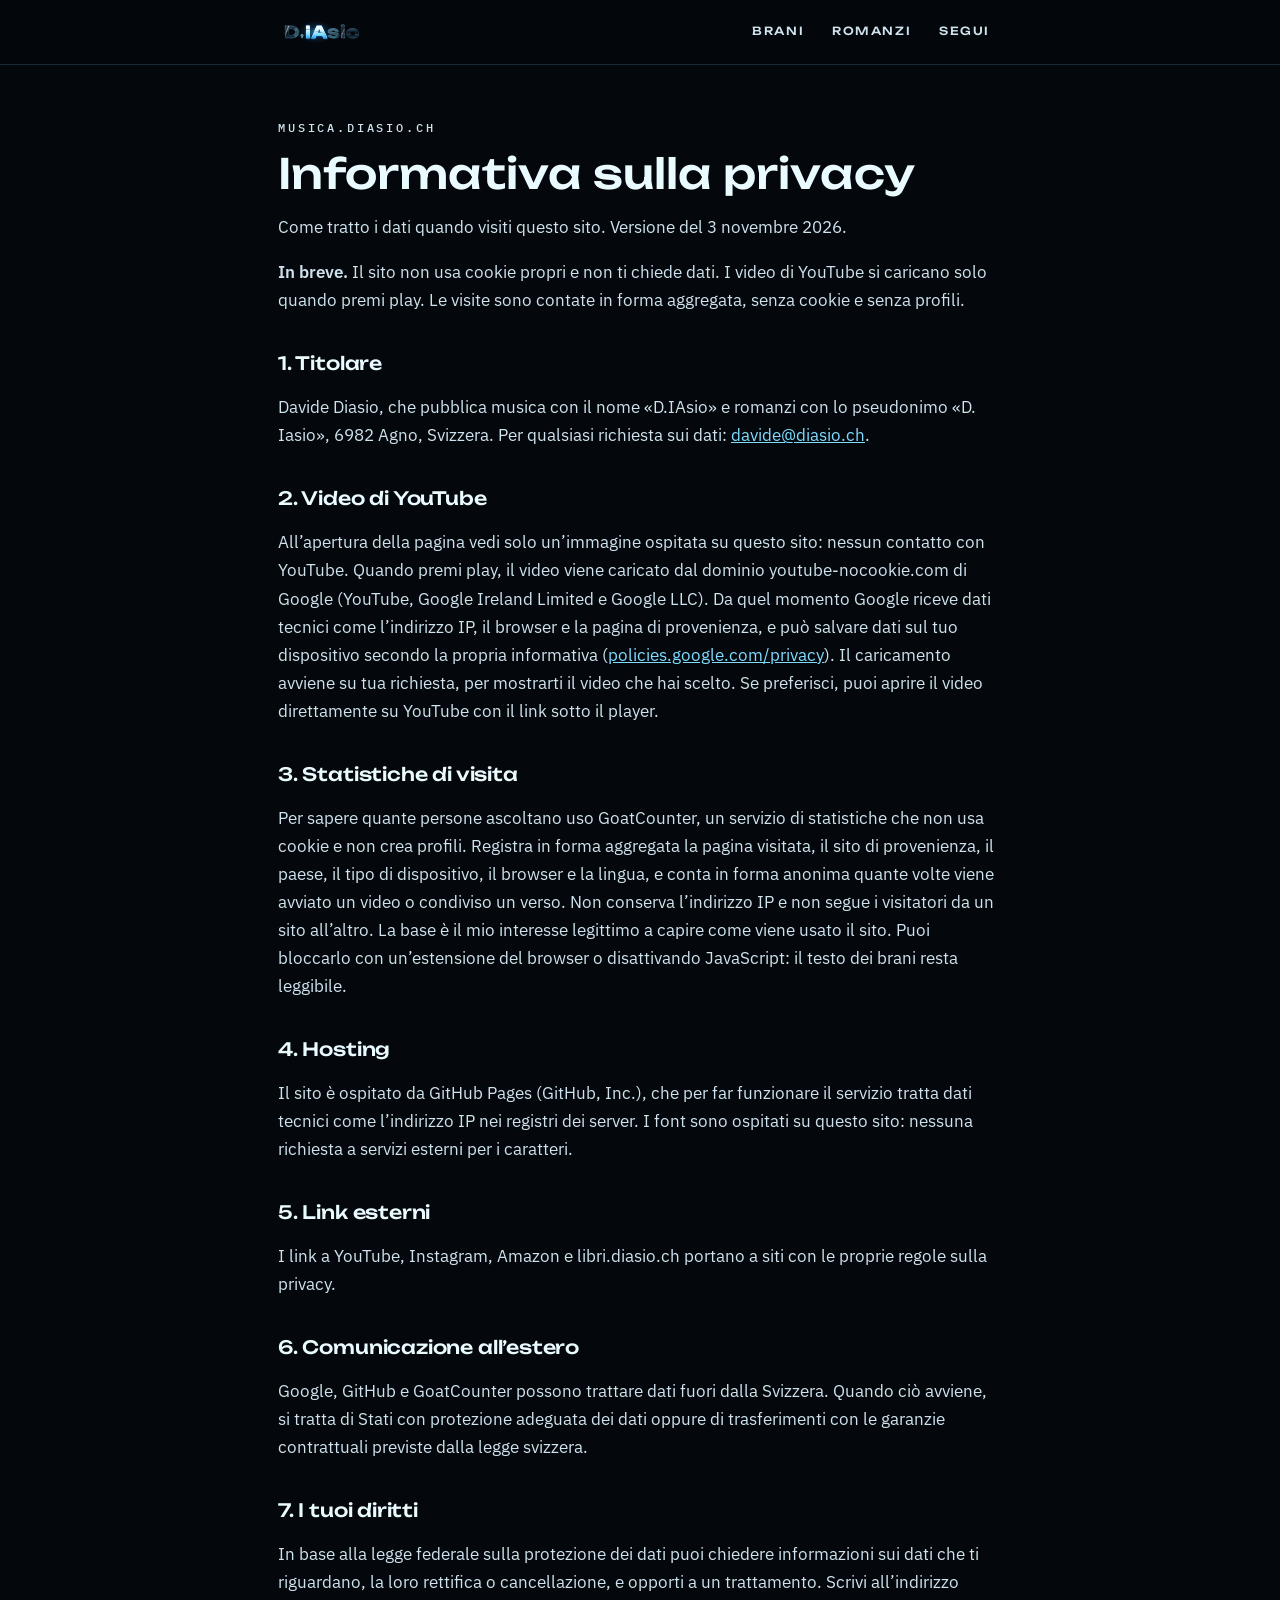
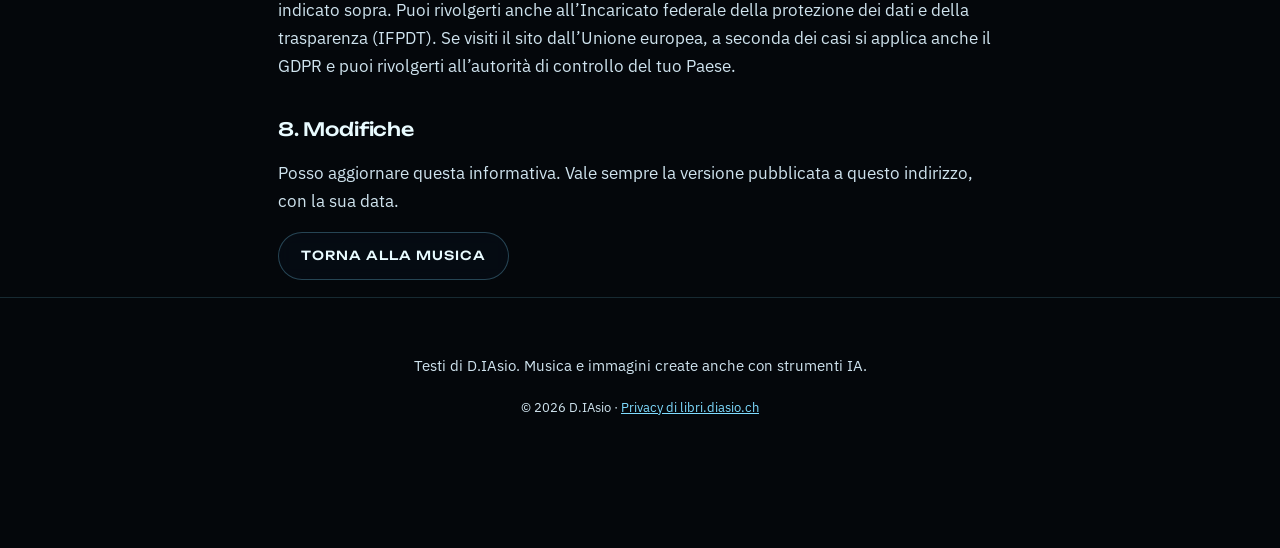
==== privacy/index.html @ 16248c8b "musica.diasio.ch: pagina artista D.IAsio con sala d'ascolto, testo sincronizzato e mappa dei brani C" ====
<!DOCTYPE html>
<html lang="it">
<head>
<meta charset="utf-8">
<meta name="viewport" content="width=device-width, initial-scale=1, viewport-fit=cover">
<title>Privacy · D.IAsio music</title>
<meta name="description" content="Come musica.diasio.ch tratta i dati: video di YouTube caricati solo al clic, statistiche senza cookie.">
<link rel="canonical" href="https://musica.diasio.ch/privacy/">
<meta http-equiv="Content-Security-Policy" content="default-src 'self'; img-src 'self' data:; style-src 'self' 'unsafe-inline'; script-src 'self'; font-src 'self'; base-uri 'self'; form-action 'self'">
<meta name="referrer" content="strict-origin-when-cross-origin">
<meta name="theme-color" content="#04070b">
<meta name="color-scheme" content="dark">
<link rel="icon" href="/favicon.png" type="image/png">
<link rel="stylesheet" href="/css/site.css?v=20261103a">
</head>
<body class="pagina">
<a class="skip" href="#contenuto">Vai al contenuto</a>
<header class="top scuro">
<div class="wrap">
<a class="top-logo" href="/" aria-label="D.IAsio, pagina iniziale"><img src="/img/diasio-logo.svg" width="4000" height="1198" alt=""></a>
<nav class="top-nav" aria-label="Principale"><a href="/#brani">Brani</a><a href="/#romanzi">Romanzi</a><a href="/#segui">Segui</a></nav>
</div>
</header>
<main id="contenuto">
<div class="wrap">
<p class="kicker">musica.diasio.ch</p>
<h1>Informativa sulla privacy</h1>
<p>Come tratto i dati quando visiti questo sito. Versione del 3 novembre 2026.</p>
<p><strong>In breve.</strong> Il sito non usa cookie propri e non ti chiede dati. I video di YouTube si caricano solo quando premi play. Le visite sono contate in forma aggregata, senza cookie e senza profili.</p>

<h2>1. Titolare</h2>
<p>Davide Diasio, che pubblica musica con il nome «D.IAsio» e romanzi con lo pseudonimo «D. Iasio», 6982 Agno, Svizzera. Per qualsiasi richiesta sui dati: <a href="mailto:davide@diasio.ch">davide@diasio.ch</a>.</p>

<h2>2. Video di YouTube</h2>
<p>All’apertura della pagina vedi solo un’immagine ospitata su questo sito: nessun contatto con YouTube. Quando premi play, il video viene caricato dal dominio youtube-nocookie.com di Google (YouTube, Google Ireland Limited e Google LLC). Da quel momento Google riceve dati tecnici come l’indirizzo IP, il browser e la pagina di provenienza, e può salvare dati sul tuo dispositivo secondo la propria informativa (<a href="https://policies.google.com/privacy" rel="noopener">policies.google.com/privacy</a>). Il caricamento avviene su tua richiesta, per mostrarti il video che hai scelto. Se preferisci, puoi aprire il video direttamente su YouTube con il link sotto il player.</p>

<h2>3. Statistiche di visita</h2>
<p>Per sapere quante persone ascoltano uso GoatCounter, un servizio di statistiche che non usa cookie e non crea profili. Registra in forma aggregata la pagina visitata, il sito di provenienza, il paese, il tipo di dispositivo, il browser e la lingua, e conta in forma anonima quante volte viene avviato un video o condiviso un verso. Non conserva l’indirizzo IP e non segue i visitatori da un sito all’altro. La base è il mio interesse legittimo a capire come viene usato il sito. Puoi bloccarlo con un’estensione del browser o disattivando JavaScript: il testo dei brani resta leggibile.</p>

<h2>4. Hosting</h2>
<p>Il sito è ospitato da GitHub Pages (GitHub, Inc.), che per far funzionare il servizio tratta dati tecnici come l’indirizzo IP nei registri dei server. I font sono ospitati su questo sito: nessuna richiesta a servizi esterni per i caratteri.</p>

<h2>5. Link esterni</h2>
<p>I link a YouTube, Instagram, Amazon e libri.diasio.ch portano a siti con le proprie regole sulla privacy.</p>

<h2>6. Comunicazione all’estero</h2>
<p>Google, GitHub e GoatCounter possono trattare dati fuori dalla Svizzera. Quando ciò avviene, si tratta di Stati con protezione adeguata dei dati oppure di trasferimenti con le garanzie contrattuali previste dalla legge svizzera.</p>

<h2>7. I tuoi diritti</h2>
<p>In base alla legge federale sulla protezione dei dati puoi chiedere informazioni sui dati che ti riguardano, la loro rettifica o cancellazione, e opporti a un trattamento. Scrivi all’indirizzo indicato sopra. Puoi rivolgerti anche all’Incaricato federale della protezione dei dati e della trasparenza (IFPDT). Se visiti il sito dall’Unione europea, a seconda dei casi si applica anche il GDPR e puoi rivolgerti all’autorità di controllo del tuo Paese.</p>

<h2>8. Modifiche</h2>
<p>Posso aggiornare questa informativa. Vale sempre la versione pubblicata a questo indirizzo, con la sua data.</p>
<p><a class="btn" href="/">Torna alla musica</a></p>
</div>
</main>
<footer class="piede">
<div class="wrap">
<p class="piede-ia">Testi di D.IAsio. Musica e immagini create anche con strumenti IA.</p>
<p class="piede-c">© 2026 D.IAsio · <a href="https://libri.diasio.ch/privacy/" rel="noopener">Privacy di libri.diasio.ch</a></p>
</div>
</footer>
</body>
</html>
---- css/site.css ----
/* musica.diasio.ch · D.IAsio
   Colori del marchio: nero #04070B, azzurro ghiaccio #7FDCFF, azzurro profondo #1E9BFF, bianco ghiaccio #E9FBFF */

@font-face{font-family:"Unbounded";font-weight:300;font-display:swap;src:url(/fonts/unbounded-latin-300-normal.woff2) format("woff2")}
@font-face{font-family:"Unbounded";font-weight:500;font-display:swap;src:url(/fonts/unbounded-latin-500-normal.woff2) format("woff2")}
@font-face{font-family:"Unbounded";font-weight:700;font-display:swap;src:url(/fonts/unbounded-latin-700-normal.woff2) format("woff2")}
@font-face{font-family:"Plex";font-weight:400;font-display:swap;src:url(/fonts/ibm-plex-sans-latin-400-normal.woff2) format("woff2")}
@font-face{font-family:"Plex";font-weight:400;font-style:italic;font-display:swap;src:url(/fonts/ibm-plex-sans-latin-400-italic.woff2) format("woff2")}
@font-face{font-family:"Plex";font-weight:600;font-display:swap;src:url(/fonts/ibm-plex-sans-latin-600-normal.woff2) format("woff2")}
@font-face{font-family:"Plex Mono";font-weight:400;font-display:swap;src:url(/fonts/ibm-plex-mono-latin-400-normal.woff2) format("woff2")}
@font-face{font-family:"Plex Mono";font-weight:500;font-display:swap;src:url(/fonts/ibm-plex-mono-latin-500-normal.woff2) format("woff2")}
@font-face{font-family:"Cormorant";font-weight:500;font-style:italic;font-display:swap;src:url(/fonts/cormorant-garamond-latin-500-italic.woff2) format("woff2")}
@font-face{font-family:"Cormorant";font-weight:600;font-style:italic;font-display:swap;src:url(/fonts/cormorant-garamond-latin-600-italic.woff2) format("woff2")}
@font-face{font-family:"Cormorant";font-weight:500;font-display:swap;src:url(/fonts/cormorant-garamond-latin-500-normal.woff2) format("woff2")}
@font-face{font-family:"Cormorant";font-weight:600;font-display:swap;src:url(/fonts/cormorant-garamond-latin-600-normal.woff2) format("woff2")}
@font-face{font-family:"Oswald";font-weight:300;font-display:swap;src:url(/fonts/oswald-latin-300-normal.woff2) format("woff2")}
@font-face{font-family:"Oswald";font-weight:500;font-display:swap;src:url(/fonts/oswald-latin-500-normal.woff2) format("woff2")}
@font-face{font-family:"Anton";font-weight:400;font-display:swap;src:url(/fonts/anton-latin-400-normal.woff2) format("woff2")}
@font-face{font-family:"Fraktur";font-weight:400;font-display:swap;src:url(/fonts/unifrakturmaguntia-latin-400-normal.woff2) format("woff2")}

:root{
  color-scheme:dark;
  --ink:#04070b;--ink-2:#08101a;--panel:rgba(14,26,38,.62);--panel-solid:#0b1520;
  --ice:#7fdcff;--deep:#1e9bff;--snow:#e9fbff;--text:#cfe3ee;--mute:#8aa2b3;--faint:#5b7182;
  --line:rgba(127,220,255,.16);--line-2:rgba(127,220,255,.28);
  --acc:var(--ice);--acc-2:var(--deep);--glow:rgba(127,220,255,.35);
  --display:"Unbounded",system-ui,sans-serif;--body:"Plex",system-ui,-apple-system,"Segoe UI",sans-serif;
  --mono:"Plex Mono",ui-monospace,Menlo,Consolas,monospace;--serif:"Cormorant",Georgia,serif;
  --r:16px;--wrap:1180px;--pad:28px;
}
*,*::before,*::after{box-sizing:border-box}
html{scroll-behavior:smooth;-webkit-text-size-adjust:100%;scroll-padding-top:72px}
body{margin:0;background:var(--ink);color:var(--text);font:400 17px/1.65 var(--body);overflow-x:hidden;-webkit-font-smoothing:antialiased}
img,svg{display:block;max-width:100%}
a{color:var(--ice)}
button{font:inherit;color:inherit}
:focus-visible{outline:2px solid var(--ice);outline-offset:3px;border-radius:6px}
.wrap{width:100%;max-width:var(--wrap);margin:0 auto;padding:0 var(--pad)}
.sr{position:absolute;width:1px;height:1px;overflow:hidden;clip:rect(0 0 0 0);white-space:nowrap}
.skip{position:absolute;left:12px;top:-60px;z-index:50;background:var(--snow);color:var(--ink);padding:10px 14px;border-radius:8px;text-decoration:none;font-weight:600}
.skip:focus{top:12px}
h1,h2,h3{margin:0;font-weight:500;line-height:1.1;color:var(--snow)}
h2{font:500 clamp(1.7rem,3.6vw,2.7rem)/1.08 var(--display);letter-spacing:-.01em}
.kicker{font:500 .74rem/1.4 var(--mono);letter-spacing:.24em;text-transform:uppercase;color:var(--acc);margin:0 0 14px}
.lead{font-size:1.12rem;color:var(--text);max-width:62ch;margin:18px 0 0}

/* Pulsanti */
.btn-row{display:flex;flex-wrap:wrap;gap:12px;margin-top:30px}
.btn{display:inline-flex;align-items:center;justify-content:center;gap:10px;min-height:48px;padding:12px 22px;border:1px solid var(--line-2);border-radius:999px;background:rgba(8,16,26,.55);color:var(--snow);text-decoration:none;font:500 .78rem/1.2 var(--display);letter-spacing:.08em;text-transform:uppercase;cursor:pointer;backdrop-filter:blur(8px);-webkit-backdrop-filter:blur(8px);transition:transform .2s,border-color .2s,background .2s,box-shadow .2s;touch-action:manipulation}
.btn.primario{background:linear-gradient(180deg,#bff0ff,var(--ice) 45%,#3fb6f5);color:#03121d;border-color:transparent;box-shadow:0 0 0 1px rgba(255,255,255,.25) inset,0 10px 40px -8px rgba(127,220,255,.55)}
.btn.piccolo{min-height:40px;padding:8px 16px;font-size:.66rem}
@media (hover:hover){.btn:hover{transform:translateY(-2px);border-color:var(--acc);box-shadow:0 10px 30px -10px var(--glow)}}
.btn[aria-pressed="false"]{color:var(--mute);border-style:dashed}

/* Testata */
.top{position:fixed;inset:0 0 auto;z-index:20;transition:background .3s,border-color .3s,backdrop-filter .3s;border-bottom:1px solid transparent}
.top.scuro{background:rgba(4,7,11,.78);backdrop-filter:blur(14px) saturate(1.2);-webkit-backdrop-filter:blur(14px) saturate(1.2);border-bottom-color:var(--line)}
.top .wrap{display:flex;align-items:center;justify-content:space-between;min-height:64px}
.top-logo img{height:26px;width:auto}
.top-logo{opacity:0;transform:translateY(-6px);transition:opacity .4s,transform .4s;pointer-events:none}
.top.scuro .top-logo{opacity:1;transform:none;pointer-events:auto}
.top-nav{display:flex;gap:4px}
.top-nav a{color:var(--text);text-decoration:none;font:500 .7rem/1 var(--display);letter-spacing:.14em;text-transform:uppercase;padding:14px 12px;border-radius:999px;transition:color .2s,background .2s}
@media (hover:hover){.top-nav a:hover{color:var(--snow);background:rgba(127,220,255,.08)}}

/* Hero: la spirale gira lenta sotto il marchio */
.hero{position:relative;min-height:100vh;min-height:100svh;display:flex;align-items:center;overflow:hidden;isolation:isolate;padding:110px 0 120px;background:radial-gradient(ellipse at 50% 46%,#0b1d2b 0%,var(--ink) 62%)}
.disco{position:absolute;left:50%;top:46%;width:min(150vmax,1700px);aspect-ratio:1;translate:-50% -50%;z-index:-2;pointer-events:none}
.disco img{width:100%;height:100%;border-radius:50%;opacity:.62;-webkit-mask:radial-gradient(circle,#000 22%,rgba(0,0,0,.75) 44%,transparent 68%);mask:radial-gradient(circle,#000 22%,rgba(0,0,0,.75) 44%,transparent 68%);transform:rotate(calc(var(--sp,0) * 40deg)) scale(calc(1 + var(--sp,0) * .25))}
.hero-vel{position:absolute;inset:0;z-index:-1;background:radial-gradient(ellipse at 50% 42%,rgba(4,7,11,.15) 0%,rgba(4,7,11,.55) 48%,var(--ink) 92%),linear-gradient(180deg,rgba(4,7,11,.7),transparent 30%,transparent 70%,var(--ink))}
.hero-in{text-align:center;display:flex;flex-direction:column;align-items:center}
.hero-k{color:var(--ice);opacity:.9}
.hero-logo{width:min(900px,92vw);margin:6px auto 0}
.hero-logo img{width:100%;height:auto;filter:drop-shadow(0 0 40px rgba(30,155,255,.25))}
.hero-tag{font:300 clamp(.78rem,1.6vw,1rem)/1 var(--display);letter-spacing:.62em;text-transform:uppercase;color:var(--ice);margin:6px 0 0;padding-left:.62em}
.hero-lead{max-width:640px;margin:28px auto 0;color:var(--text);font-size:1.08rem;text-shadow:0 2px 18px var(--ink)}
.hero .btn-row{justify-content:center}
.giu{white-space:nowrap;text-align:center;position:absolute;left:50%;bottom:22px;translate:-50% 0;display:flex;flex-direction:column;align-items:center;gap:4px;color:var(--mute);text-decoration:none;font:400 .66rem/1 var(--mono);letter-spacing:.24em;text-transform:uppercase;padding:10px}
.giu svg{width:22px;height:22px;fill:none;stroke:currentColor;stroke-width:1.6}
@media (prefers-reduced-motion:no-preference){
  .disco img{animation:gira 240s linear infinite}
  @keyframes gira{to{rotate:360deg}}
  .hero-logo{animation:emergi 1.8s cubic-bezier(.2,.7,.2,1) both}
  @keyframes emergi{from{opacity:0;filter:blur(14px);transform:scale(.96)}}
  .hero-k,.hero-tag,.hero-lead,.hero .btn-row{animation:sali 1.2s cubic-bezier(.2,.7,.2,1) both}
  .hero-tag{animation-delay:.5s}.hero-lead{animation-delay:.7s}.hero .btn-row{animation-delay:.9s}
  @keyframes sali{from{opacity:0;transform:translateY(16px)}}
  .giu svg{animation:respira 2.6s ease-in-out infinite}
  @keyframes respira{50%{transform:translateY(5px);opacity:.5}}
  .js .rv{opacity:0;translate:0 28px;transition:opacity 1s cubic-bezier(.2,.7,.2,1) var(--d,0s),translate 1s cubic-bezier(.2,.7,.2,1) var(--d,0s)}
  .js .rv.in{opacity:1;translate:0 0}
}

/* Sala d'ascolto */
.sala{padding:120px 0 40px;position:relative}
.sala-intro{margin-bottom:30px}
.brano{position:relative;padding:90px 0 110px;isolation:isolate;--e:0;--h:0}
.t-archivio{--acc:#ffb066;--acc-2:#ff6a2b;--glow:rgba(255,140,60,.38);--dim:rgba(255,226,196,.32);--lit:#fff4e6}
.t-spirale{--acc:#7fdcff;--acc-2:#1e9bff;--glow:rgba(127,220,255,.38);--dim:rgba(207,236,255,.32);--lit:#f3fcff}
.brano-fondo{position:absolute;inset:0;z-index:-2;background-size:cover;background-position:center 30%;opacity:calc(.13 + var(--e) * .12);filter:saturate(.9) blur(2px);-webkit-mask:linear-gradient(180deg,transparent,#000 18%,#000 70%,transparent);mask:linear-gradient(180deg,transparent,#000 18%,#000 70%,transparent);transition:opacity .25s}
.brano::before{content:"";position:absolute;inset:8% 0 auto;height:70%;z-index:-1;background:radial-gradient(ellipse at 30% 40%,var(--glow),transparent 62%);opacity:calc(.25 + var(--e) * .55 + var(--h) * .35);pointer-events:none}
.brano-fx{position:absolute;inset:0;width:100%;height:100%;z-index:-1;pointer-events:none}
.brano-head{max-width:820px;margin-bottom:38px}
.lato{font:500 .72rem/1.4 var(--mono);letter-spacing:.24em;text-transform:uppercase;color:var(--acc);margin:0 0 12px;display:flex;align-items:center;gap:12px}
.lato::before{content:"";width:34px;height:1px;background:currentColor}
.titolo{font:600 clamp(2.6rem,7vw,5.4rem)/.95 var(--serif);font-style:italic;letter-spacing:-.01em;color:var(--lit);text-shadow:0 0 50px var(--glow)}
.meta{display:flex;flex-wrap:wrap;gap:8px;list-style:none;padding:0;margin:20px 0 0}
.meta li{font:400 .74rem/1 var(--mono);letter-spacing:.08em;color:var(--text);border:1px solid var(--line);border-radius:999px;padding:8px 12px;background:rgba(4,7,11,.4)}
.concept{font-size:1.08rem;color:var(--text);max-width:66ch;margin:22px 0 0}
.brano-grid{display:grid;grid-template-columns:minmax(0,1.38fr) minmax(0,1fr);gap:34px;align-items:start}

/* Video: facciata leggera, YouTube si carica solo al clic */
.player{position:relative;aspect-ratio:16/9;border-radius:var(--r);overflow:hidden;background:#000;box-shadow:0 30px 80px -30px rgba(0,0,0,.9),0 0 0 1px var(--line),0 0 calc(30px + var(--e) * 50px) calc(var(--e) * -6px) var(--glow)}
.player iframe,.player>div{position:absolute;inset:0;width:100%;height:100%;border:0}
.facade{position:absolute;inset:0;display:block;color:var(--snow);text-decoration:none}
.facade img{width:100%;height:100%;object-fit:cover;transition:transform .8s cubic-bezier(.2,.7,.2,1),filter .4s}
.facade::after{content:"";position:absolute;inset:0;background:linear-gradient(180deg,transparent 45%,rgba(4,7,11,.85))}
.play{position:absolute;left:50%;top:50%;width:92px;height:92px;margin:-46px 0 0 -46px;border-radius:50%;display:grid;place-items:center;background:rgba(4,7,11,.45);border:1px solid rgba(255,255,255,.4);backdrop-filter:blur(10px);-webkit-backdrop-filter:blur(10px);z-index:1;box-shadow:0 0 0 0 var(--glow);transition:transform .3s,background .3s}
.play svg{width:34px;height:34px;fill:var(--snow);margin-left:5px}
.facade-lbl{position:absolute;left:18px;bottom:16px;z-index:1;font:500 .72rem/1.2 var(--mono);letter-spacing:.14em;text-transform:uppercase}
@media (hover:hover){.facade:hover img{transform:scale(1.035)}.facade:hover .play{transform:scale(1.08);background:var(--acc)}.facade:hover .play svg{fill:var(--ink)}}
@media (prefers-reduced-motion:no-preference){.play{animation:pulsa 2.8s ease-out infinite}@keyframes pulsa{0%{box-shadow:0 0 0 0 var(--glow)}70%,100%{box-shadow:0 0 0 26px transparent}}}
.player.attivo .facade{display:none}

/* Mappa del brano */
.mappa{position:relative;height:74px;margin-top:22px;cursor:pointer;touch-action:none;border-radius:10px}
.mappa svg{width:100%;height:100%}
.onda{fill:rgba(207,236,255,.13)}
.t-archivio .onda{fill:rgba(255,226,196,.13)}
.onda.fatta{fill:var(--acc);clip-path:inset(0 calc(100% - var(--p,0%)) 0 0);filter:drop-shadow(0 0 6px var(--glow))}
.punti{position:absolute;inset:auto 0 -6px;height:4px}
.punti i{position:absolute;top:0;width:2px;height:4px;background:var(--acc);opacity:.45;border-radius:1px}
.testa{position:absolute;top:-6px;bottom:-6px;left:var(--p,0%);width:2px;margin-left:-1px;background:var(--snow);box-shadow:0 0 12px var(--acc);opacity:0;transition:opacity .3s}
.brano.vivo .testa,.mappa:hover .testa,.mappa:focus-visible .testa{opacity:1}
.mappa-hover{position:absolute;top:-30px;transform:translateX(-50%);font:500 .7rem/1 var(--mono);background:var(--snow);color:var(--ink);padding:5px 7px;border-radius:6px;pointer-events:none;white-space:nowrap;opacity:0;transition:opacity .15s}
.mappa:hover .mappa-hover{opacity:1}
.mappa-sotto{display:flex;align-items:flex-start;gap:16px;margin-top:14px}
.mappa{margin-bottom:0}
.mappa-sotto{position:relative;align-items:center;justify-content:space-between}
.tacche{position:absolute;left:0;right:0;top:-14px;height:10px;list-style:none;margin:0;padding:0;pointer-events:none}
.tacche li{position:absolute;top:0;width:1px;height:10px;background:var(--line-2);transition:background .3s,height .3s}
.tacche li.qui{background:var(--acc);height:14px;top:-2px;box-shadow:0 0 8px var(--glow)}
.sez-ora{font:500 .7rem/1 var(--mono);letter-spacing:.2em;text-transform:uppercase;color:var(--acc)}
.mappa-sotto .ora{font:500 .74rem/1 var(--mono);color:var(--mute);white-space:nowrap;padding-top:2px}
.ora-t{color:var(--snow)}
.legenda{display:flex;flex-wrap:wrap;gap:6px 16px;list-style:none;padding:0;margin:20px 0 0;font:400 .7rem/1.2 var(--mono);letter-spacing:.08em;text-transform:uppercase;color:var(--mute)}
.legenda li{display:flex;align-items:center;gap:7px}
.legenda i{width:9px;height:9px;border-radius:50%;background:var(--c,var(--snow))}
.azioni{display:flex;flex-wrap:wrap;gap:10px;margin-top:22px}

/* Testo vivo */
.testo{position:relative;background:linear-gradient(180deg,rgba(14,26,38,.72),rgba(8,14,22,.72));border:1px solid var(--line);border-radius:var(--r);backdrop-filter:blur(14px);-webkit-backdrop-filter:blur(14px);overflow:hidden}
.testo-head{display:flex;justify-content:space-between;gap:12px;margin:0;padding:16px 20px;border-bottom:1px solid var(--line);font:500 .7rem/1 var(--mono);letter-spacing:.2em;text-transform:uppercase;color:var(--acc)}
.testo-firma{color:var(--faint);letter-spacing:.12em}
.testo-scroll{height:min(64vh,620px);overflow-y:auto;padding:18px 12px 46vh 10px;scroll-behavior:smooth;overscroll-behavior:contain;-webkit-mask:linear-gradient(180deg,transparent,#000 40px,#000 calc(100% - 70px),transparent);mask:linear-gradient(180deg,transparent,#000 40px,#000 calc(100% - 70px),transparent);scrollbar-width:thin;scrollbar-color:var(--line-2) transparent}
.sez{display:flex;align-items:baseline;gap:10px;margin:26px 10px 8px;font:500 .66rem/1 var(--mono);letter-spacing:.22em;text-transform:uppercase;color:var(--faint)}
.sez:first-child{margin-top:4px}
.sez::after{content:"";flex:1;height:1px;background:var(--line);align-self:center}
.sez-t{order:2;color:var(--faint);letter-spacing:.06em}
.sez.qui .sez-n{color:var(--acc)}
.nota{margin:0 10px 10px;font:italic 400 .9rem/1.5 var(--body);color:var(--mute)}
.nota::before{content:"♪ ";color:var(--acc);font-style:normal}
.riga{position:relative;display:flex;align-items:flex-start;border-radius:10px;transition:background .3s}
.r-btn{flex:1;display:block;text-align:left;background:none;border:0;padding:7px 10px 7px 52px;cursor:pointer;position:relative;border-radius:10px;font-size:1.08rem;line-height:1.38;color:var(--dim)}
.r-t{position:absolute;left:10px;top:11px;font:400 .66rem/1 var(--mono);color:var(--faint);letter-spacing:.04em}
.cond{flex:none;width:40px;height:40px;margin:3px 2px 0 0;display:grid;place-items:center;background:none;border:0;border-radius:50%;cursor:pointer;color:var(--mute);opacity:0;transition:opacity .2s,background .2s,color .2s}
.cond svg{width:16px;height:16px;fill:none;stroke:currentColor;stroke-width:1.8;stroke-linecap:round;stroke-linejoin:round}
.riga:hover .cond,.riga:focus-within .cond,.riga.on .cond,.riga.scelta .cond{opacity:1}
@media (hover:none){.cond{opacity:.55}}
@media (hover:hover){.r-btn:hover{background:rgba(127,220,255,.06)}.cond:hover{background:rgba(127,220,255,.1);color:var(--snow)}}
.w{background-image:linear-gradient(90deg,var(--wc,var(--lit)) var(--p,0%),var(--dim) var(--p,0%));-webkit-background-clip:text;background-clip:text;color:transparent;transition:text-shadow .3s}
.w.sung{--p:100%}
.riga.on .r-btn{color:var(--snow)}
.riga.on{background:rgba(127,220,255,.06)}
.t-archivio .riga.on{background:rgba(255,176,102,.07)}
.riga.on .w.sung,.riga.on .w.now{text-shadow:0 0 18px var(--glow)}
.riga.on .r-t{color:var(--acc)}
.riga.scelta{background:rgba(127,220,255,.1);box-shadow:inset 3px 0 0 var(--acc)}
.brano:not(.vivo) .w{--p:100%;--wc:var(--text)}
.brano:not(.vivo) .r-btn{color:var(--text)}

/* Stili delle voci (come nel video) */
.v-rap .r-btn{font-family:"Oswald",var(--body);font-weight:300;font-size:1.18rem;letter-spacing:.01em}
.v-rap{--c:#f2f6f8}
.v-scream .r-btn{font-family:"Anton",var(--body);font-size:1.32rem;letter-spacing:.03em;text-transform:uppercase;line-height:1.18}
.v-scream{--c:#ff4545;--wc:#ff5a5a}
.v-growl .r-btn{font-family:"Fraktur",var(--serif);font-size:1.42rem;line-height:1.25}
.v-growl{--c:#e23b3b;--wc:#ff6a5a}
.v-sussurro .r-btn{font-family:var(--serif);font-style:italic;font-weight:500;font-size:1.32rem;letter-spacing:.01em}
.v-sussurro{--c:#fac87f;--wc:#ffd59a}
.v-pulita .r-btn,.v-falsetto .r-btn,.v-coro .r-btn{font-family:var(--serif);font-style:italic;font-weight:500;font-size:1.36rem;line-height:1.25}
.v-pulita{--c:#d2eeff;--wc:#e6f7ff}
.v-falsetto{--c:#f4fbff;--wc:#ffffff}
.v-falsetto .r-btn{font-size:1.46rem}
.t-archivio .v-coro{--c:#ffe1b8;--wc:#fff0da}
.t-archivio .v-falsetto{--c:#fff6ea;--wc:#ffffff}
.v-ragazzo .r-btn{font-family:"Oswald",var(--body);font-weight:300;font-size:1.12rem;letter-spacing:.03em}
.v-ragazzo{--c:#9ff0b8;--wc:#b8ffcb}
.v-outro .r-btn{font-family:var(--serif);font-weight:600;font-size:1.22rem;letter-spacing:.14em;text-transform:uppercase;line-height:1.35}
.v-outro{--c:#e8d9c4;--wc:#fff3df}
.legenda .v-rap i{background:#f2f6f8}

/* Romanzi */
.romanzi{padding:110px 0;background:linear-gradient(180deg,transparent,rgba(127,220,255,.03) 40%,transparent)}
.romanzi-intro{max-width:760px;margin-bottom:44px}
.libri{display:grid;grid-template-columns:repeat(4,minmax(0,1fr));gap:26px}
.libro{display:flex;flex-direction:column;gap:6px;text-decoration:none;color:var(--text);padding:18px;border:1px solid var(--line);border-radius:var(--r);background:var(--panel);transition:transform .3s,border-color .3s,box-shadow .3s}
.libro img{width:100%;max-width:170px;height:auto;margin:0 auto 14px;border-radius:5px;box-shadow:0 22px 40px -14px rgba(0,0,0,.9),0 0 0 1px rgba(255,255,255,.06);transition:transform .4s cubic-bezier(.2,.7,.2,1)}
.libro-g{font:500 .64rem/1.3 var(--mono);letter-spacing:.2em;text-transform:uppercase;color:var(--ice)}
.libro-t{font:500 1rem/1.2 var(--display);color:var(--snow)}
.libro-d{font-size:.93rem;color:var(--mute);line-height:1.5}
@media (hover:hover){.libro:hover{transform:translateY(-5px);border-color:var(--line-2);box-shadow:0 20px 50px -20px var(--glow)}.libro:hover img{transform:rotate(-2deg) scale(1.03)}}
.romanzi-cta{margin:34px 0 0}

/* Segui */
.segui{padding:40px 0 120px}
.canali{display:grid;grid-template-columns:1fr 1fr;gap:22px}
.canale{position:relative;display:grid;grid-template-columns:auto 1fr;gap:4px 18px;align-items:center;padding:30px;border-radius:20px;text-decoration:none;color:var(--text);border:1px solid var(--line);background:linear-gradient(135deg,rgba(127,220,255,.09),rgba(14,26,38,.6));overflow:hidden;transition:transform .3s,border-color .3s}
.canale.yt{background:linear-gradient(135deg,rgba(255,60,60,.13),rgba(14,26,38,.6))}
.canale.ig{background:linear-gradient(135deg,rgba(214,90,255,.12),rgba(255,160,90,.07) 60%,rgba(14,26,38,.6))}
.canale-i{grid-row:1 / span 2;width:52px;height:52px}
.yt .canale-i{fill:#ff3b3b}
.ig .canale-i{fill:none;stroke:#f1b0ff;stroke-width:1.8}.ig .canale-i .pieno{fill:#f1b0ff;stroke:none}
.canale-n{font:500 .66rem/1 var(--mono);letter-spacing:.24em;text-transform:uppercase;color:var(--mute)}
.canale-h{font:500 clamp(1.1rem,2.4vw,1.6rem)/1.15 var(--display);color:var(--snow)}
.canale-d{grid-column:1 / -1;margin-top:14px;color:var(--text)}
.canale-cta{grid-column:1 / -1;margin-top:10px;font:500 .72rem/1 var(--display);letter-spacing:.1em;text-transform:uppercase;color:var(--snow)}
@media (hover:hover){.canale:hover{transform:translateY(-4px);border-color:var(--line-2)}}

/* Piede */
.piede{border-top:1px solid var(--line);padding:56px 0 calc(40px + env(safe-area-inset-bottom));text-align:center;color:var(--mute);font-size:.92rem}
.piede-logo{width:190px;height:auto;margin:0 auto 18px;opacity:.9}
.piede-ia{margin:0 0 18px}
.piede-nav{display:flex;flex-wrap:wrap;justify-content:center;gap:2px 6px;margin-bottom:16px}
.piede-nav a{color:var(--text);text-decoration:none;padding:10px 10px}
@media (hover:hover){.piede-nav a:hover{color:var(--snow);text-decoration:underline}}
.piede-c{margin:0;color:var(--faint);font-size:.82rem}

/* Barra d'ascolto: compare quando il video esce dallo schermo */
.barra{position:fixed;left:50%;bottom:calc(14px + env(safe-area-inset-bottom));z-index:30;width:min(640px,calc(100% - 24px));translate:-50% 0;display:grid;grid-template-columns:auto 1fr;align-items:center;gap:12px;padding:10px 16px 10px 10px;border-radius:18px;background:rgba(6,12,19,.86);border:1px solid var(--line-2);box-shadow:0 20px 60px -10px rgba(0,0,0,.8);backdrop-filter:blur(16px);-webkit-backdrop-filter:blur(16px);overflow:hidden}
.barra[hidden]{display:none}
.barra-pp{width:46px;height:46px;border-radius:50%;border:0;background:var(--acc,var(--ice));display:grid;place-items:center;cursor:pointer}
.barra-pp svg{width:20px;height:20px;fill:var(--ink)}
.barra-pp .i-play{display:none}.barra.ferma .i-play{display:block}.barra.ferma .i-pausa{display:none}
.barra-info{min-width:0;text-decoration:none;color:var(--text);display:flex;flex-direction:column}
.barra-titolo{font:500 .62rem/1.3 var(--mono);letter-spacing:.2em;text-transform:uppercase;color:var(--acc,var(--ice))}
.barra-riga{font:italic 500 1.06rem/1.3 var(--serif);color:var(--snow);white-space:nowrap;overflow:hidden;text-overflow:ellipsis}
.barra-prog{position:absolute;left:0;right:0;bottom:0;height:2px;background:rgba(255,255,255,.06)}
.barra-prog i{display:block;height:100%;width:var(--p,0%);background:var(--acc,var(--ice))}
@media (prefers-reduced-motion:no-preference){.barra{animation:sali .4s cubic-bezier(.2,.7,.2,1)}}
.avviso{position:fixed;left:50%;top:80px;translate:-50% 0;z-index:40;padding:12px 18px;border-radius:12px;background:var(--snow);color:var(--ink);font-weight:600;font-size:.92rem;box-shadow:0 14px 40px rgba(0,0,0,.5);opacity:0;pointer-events:none;transition:opacity .25s,transform .25s;transform:translateY(-8px)}
.avviso.vis{opacity:1;transform:none}

/* Pagine semplici (privacy, 404) */
.pagina{padding:120px 0 90px}
.pagina .wrap{max-width:780px}
.pagina h1{font:500 clamp(1.8rem,4vw,2.6rem)/1.1 var(--display);margin-bottom:14px}
.pagina h2{font:500 1.15rem/1.3 var(--display);margin:38px 0 10px}
.pagina p,.pagina li{color:var(--text)}
.pagina .top-logo{opacity:1;transform:none;pointer-events:auto}

/* Responsive */
@media (max-width:980px){
  .brano-grid{display:flex;flex-direction:column;gap:0}
  .stage{display:contents}
  .player{order:1}.mappa{order:2}.mappa-sotto{order:3}
  .testo{order:4;margin-top:22px}
  .legenda{order:5}.azioni{order:6}
  .testo-scroll{height:min(48vh,520px);padding-bottom:30vh}
  .libri{grid-template-columns:repeat(2,minmax(0,1fr))}
}
@media (max-width:640px){
  :root{--pad:18px}
  body{font-size:16px}
  .top .wrap{min-height:56px}
  .top-nav a{padding:13px 9px;font-size:.62rem;letter-spacing:.1em}
  .top-logo img{height:20px}
  .hero{padding:96px 0 110px}
  .disco{width:190vmax;top:42%}
  .hero-tag{letter-spacing:.42em;padding-left:.42em}
  .hero-lead{font-size:1rem}
  .btn-row{flex-direction:column;align-items:stretch;width:100%}
  .sala{padding-top:90px}
  .brano{padding:64px 0 80px}
  .play{width:72px;height:72px;margin:-36px 0 0 -36px}
  .play svg{width:28px;height:28px}
  .facade-lbl{left:12px;bottom:10px;font-size:.64rem}
  .r-btn{padding-left:12px;font-size:1.02rem}
  .r-t{display:none}
  .v-rap .r-btn{font-size:1.1rem}
  .libri{gap:14px}
  .libro{padding:14px}
  .libro-d{display:none}
  .canali{grid-template-columns:1fr}
  .canale{padding:24px}
}
@media (prefers-reduced-motion:reduce){html{scroll-behavior:auto}.testo-scroll{scroll-behavior:auto}}

/* Stati del testo durante l'ascolto */
.testo-scroll{position:relative}
.brano.vivo .riga.gia .w{--p:100%}
.brano.vivo .riga.gia .r-btn{opacity:.62}
.player.carica:not(.attivo) .play{animation:none;border-color:transparent;background:conic-gradient(var(--acc) 0 25%,rgba(4,7,11,.5) 0) border-box}
@media (prefers-reduced-motion:no-preference){.player.carica:not(.attivo) .play{animation:ruota 1s linear infinite}@keyframes ruota{to{rotate:360deg}}}
.mappa-sotto .ora{margin-left:auto}
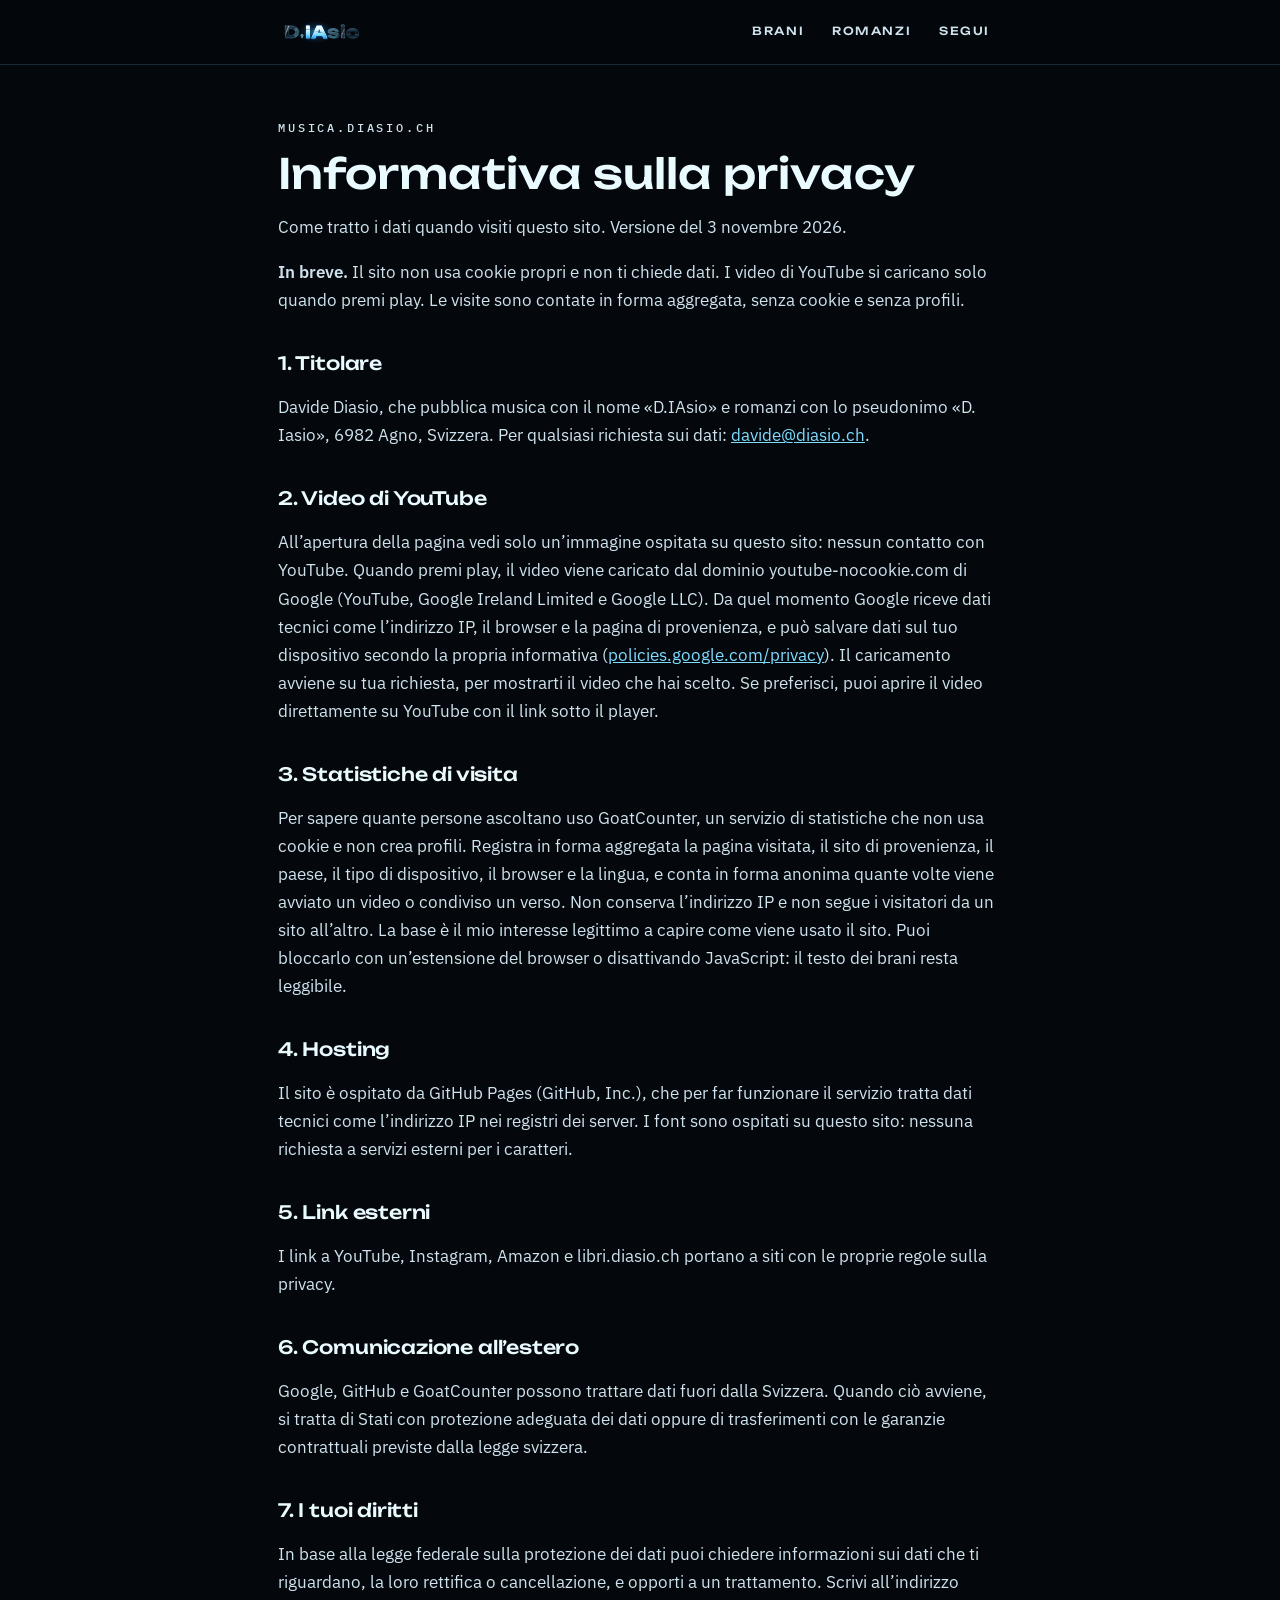
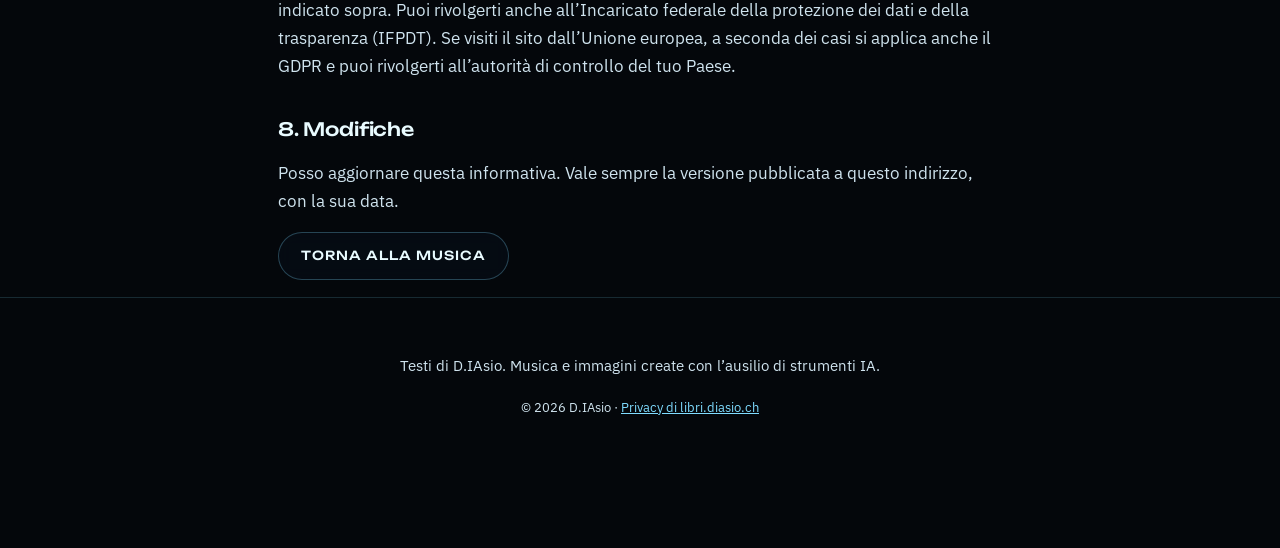
==== commit 8a92fca8: "Piè di pagina: Testi di D.IAsio. Musica e immagini create con l'ausilio di strumenti IA. Co-Authored" ====
--- a/privacy/index.html
+++ b/privacy/index.html
@@ -56,7 +56,7 @@
 </main>
 <footer class="piede">
 <div class="wrap">
-<p class="piede-ia">Testi di D.IAsio. Musica e immagini create anche con strumenti IA.</p>
+<p class="piede-ia">Testi di D.IAsio. Musica e immagini create con l’ausilio di strumenti IA.</p>
 <p class="piede-c">© 2026 D.IAsio · <a href="https://libri.diasio.ch/privacy/" rel="noopener">Privacy di libri.diasio.ch</a></p>
 </div>
 </footer>
--- a/css/site.css
+++ b/css/site.css
@@ -21,7 +21,7 @@
 :root{
   color-scheme:dark;
   --ink:#04070b;--ink-2:#08101a;--panel:rgba(14,26,38,.62);--panel-solid:#0b1520;
-  --ice:#7fdcff;--deep:#1e9bff;--snow:#e9fbff;--text:#cfe3ee;--mute:#8aa2b3;--faint:#5b7182;
+  --ice:#7fdcff;--deep:#1e9bff;--snow:#e9fbff;--text:#cfe3ee;--mute:#8aa2b3;--faint:#71899a;
   --line:rgba(127,220,255,.16);--line-2:rgba(127,220,255,.28);
   --acc:var(--ice);--acc-2:var(--deep);--glow:rgba(127,220,255,.35);
   --display:"Unbounded",system-ui,sans-serif;--body:"Plex",system-ui,-apple-system,"Segoe UI",sans-serif;
@@ -234,7 +234,7 @@
 .piede-nav{display:flex;flex-wrap:wrap;justify-content:center;gap:2px 6px;margin-bottom:16px}
 .piede-nav a{color:var(--text);text-decoration:none;padding:10px 10px}
 @media (hover:hover){.piede-nav a:hover{color:var(--snow);text-decoration:underline}}
-.piede-c{margin:0;color:var(--faint);font-size:.82rem}
+.piede-c{margin:0;color:var(--mute);font-size:.82rem}
 
 /* Barra d'ascolto: compare quando il video esce dallo schermo */
 .barra{position:fixed;left:50%;bottom:calc(14px + env(safe-area-inset-bottom));z-index:30;width:min(640px,calc(100% - 24px));translate:-50% 0;display:grid;grid-template-columns:auto 1fr;align-items:center;gap:12px;padding:10px 16px 10px 10px;border-radius:18px;background:rgba(6,12,19,.86);border:1px solid var(--line-2);box-shadow:0 20px 60px -10px rgba(0,0,0,.8);backdrop-filter:blur(16px);-webkit-backdrop-filter:blur(16px);overflow:hidden}
